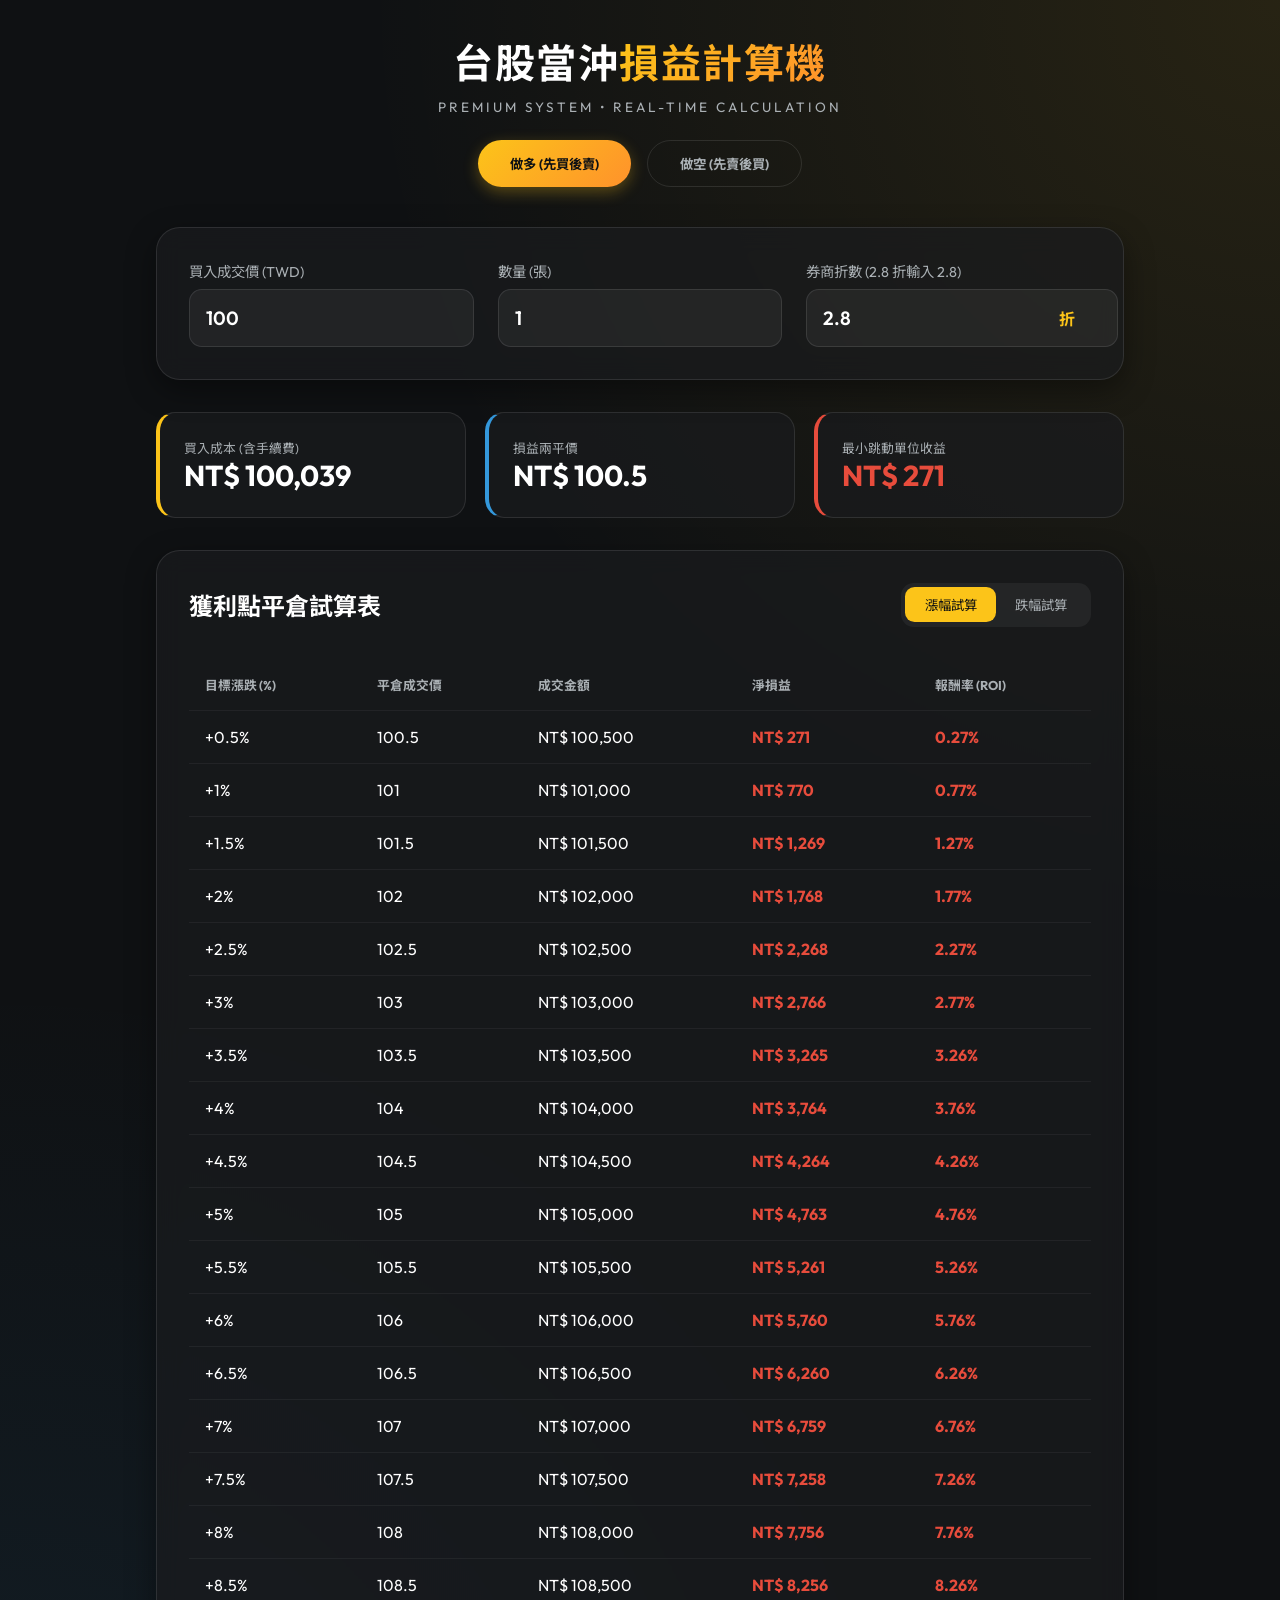
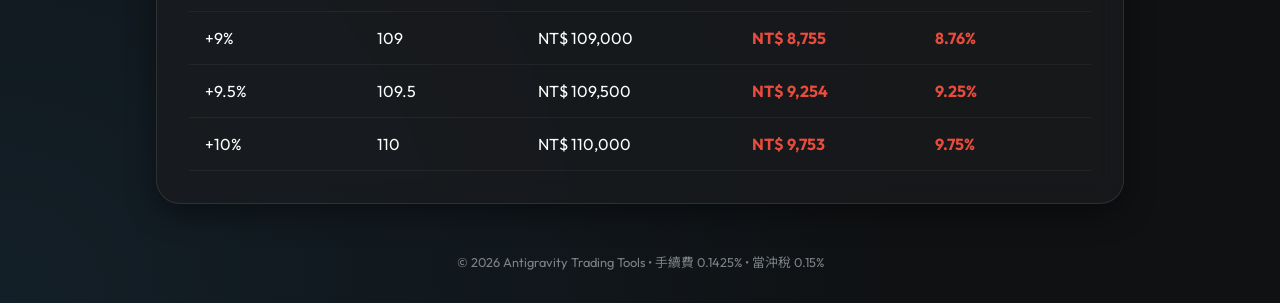
==== calculator.html @ 17bfe17b "Initial commit" ====
<!DOCTYPE html>
<html lang="zh-TW">
<head>
    <meta charset="UTF-8">
    <meta name="viewport" content="width=device-width, initial-scale=1.0">
    <title>台股當沖損益計算機 - 旗艦版</title>
    <link rel="preconnect" href="https://fonts.googleapis.com">
    <link rel="preconnect" href="https://fonts.gstatic.com" crossorigin>
    <link href="https://fonts.googleapis.com/css2?family=Noto+Sans+TC:wght@400;500;700&family=Outfit:wght@400;600&display=swap" rel="stylesheet">
    <style>
        /* CSS Global Setup */
        :root {
            --bg-dark: #0f1113;
            --card-bg: rgba(26, 28, 30, 0.7);
            --gold: #fcc419;
            --gold-bright: #ffd700;
            --profit-green: #e74c3c; /* 台灣股市：漲/賺 為紅 */
            --loss-red: #2ecc71;     /* 台灣股市：跌/賠 為綠 */
            --text-white: #ffffff;
            --text-gray: #aab0b4;
            --glass-border: rgba(255, 255, 255, 0.1);
            --highlight: #3498db;
            --gradient-gold: linear-gradient(135deg, #fcc419 0%, #ff922b 100%);
        }

        * {
            margin: 0;
            padding: 0;
            box-sizing: border-box;
            font-family: 'Outfit', 'Noto Sans TC', sans-serif;
        }

        body {
            background-color: var(--bg-dark);
            color: var(--text-white);
            min-height: 100vh;
            display: flex;
            justify-content: center;
            align-items: center;
            background-image: radial-gradient(circle at top right, rgba(252, 196, 25, 0.1), transparent 40%),
                              radial-gradient(circle at bottom left, rgba(52, 152, 219, 0.1), transparent 40%);
        }

        .container {
            width: 95%;
            max-width: 1000px;
            padding: 2rem 1rem;
        }

        header { text-align: center; margin-bottom: 2.5rem; }
        h1 { font-size: 2.5rem; font-weight: 700; letter-spacing: 1.5px; margin-bottom: 0.5rem; }
        .highlight { background: var(--gradient-gold); -webkit-background-clip: text; background-clip: text; -webkit-text-fill-color: transparent; }
        .subtitle { color: var(--text-gray); font-size: 0.85rem; letter-spacing: 3px; }

        .trade-mode-toggle { display: flex; justify-content: center; gap: 1rem; margin: 1.5rem 0; }
        .trade-btn {
            background: transparent; border: 1px solid var(--glass-border); padding: 0.8rem 2rem;
            border-radius: 2rem; color: var(--text-gray); cursor: pointer; font-weight: 700; transition: all 0.3s ease;
        }
        .trade-btn.active { background: var(--gradient-gold); color: var(--bg-dark); border: none; box-shadow: 0 5px 15px rgba(252, 196, 25, 0.3); }

        .card {
            background: var(--card-bg); backdrop-filter: blur(12px); border: 1px solid var(--glass-border);
            border-radius: 1.5rem; padding: 2rem; margin-bottom: 1.5rem; box-shadow: 0 10px 30px rgba(0, 0, 0, 0.4);
        }

        .input-grid { display: grid; grid-template-columns: repeat(auto-fit, minmax(200px, 1fr)); gap: 1.5rem; }
        .input-group { display: flex; flex-direction: column; gap: 0.5rem; }
        label { font-size: 0.9rem; color: var(--text-gray); }
        input {
            background: rgba(255, 255, 255, 0.05); border: 1px solid var(--glass-border);
            border-radius: 0.8rem; padding: 1rem; color: var(--text-white); font-size: 1.2rem; font-weight: 600;
        }

        .input-wrapper { position: relative; display: flex; align-items: center; }
        .unit { position: absolute; right: 1rem; color: var(--gold); font-weight: 700; }

        .summary-section { display: grid; grid-template-columns: repeat(auto-fit, minmax(250px, 1fr)); gap: 1.2rem; margin: 2rem 0; }
        .summary-card { background: var(--card-bg); padding: 1.5rem; border-radius: 1.2rem; border: 1px solid var(--glass-border); }
        .summary-card .label { font-size: 0.8rem; color: var(--text-gray); }
        .summary-card .value { font-size: 1.8rem; font-weight: 700; }
        .gold-border { border-left: 4px solid var(--gold); }
        .highlight-border { border-left: 4px solid var(--highlight); }
        .profit-border { border-left: 4px solid var(--profit-green); }

        .card-header { display: flex; justify-content: space-between; align-items: center; margin-bottom: 1rem; }
        .toggle-group { display: flex; background: rgba(255, 255, 255, 0.05); padding: 0.3rem; border-radius: 0.8rem; }
        .toggle-group button { background: transparent; border: none; color: var(--text-gray); padding: 0.5rem 1.2rem; cursor: pointer; border-radius: 0.6rem; }
        .toggle-group button.active { background: var(--gold); color: var(--bg-dark); }

        .table-container { overflow-x: auto; }
        table { width: 100%; border-collapse: collapse; margin-top: 1rem; }
        th, td { padding: 1rem; text-align: left; border-bottom: 1px solid rgba(255, 255, 255, 0.05); }
        th { font-size: 0.8rem; color: var(--text-gray); }
        .profit { color: var(--profit-green) !important; font-weight: 700; }
        .loss { color: var(--loss-red) !important; font-weight: 700; }

        footer { text-align: center; margin-top: 3rem; color: var(--text-gray); font-size: 0.8rem; opacity: 0.7; }
    </style>
</head>
<body>
    <div class="container">
        <header>
            <h1>台股當沖<span class="highlight">損益計算機</span></h1>
            <p class="subtitle">PREMIUM SYSTEM • REAL-TIME CALCULATION</p>
            <div class="trade-mode-toggle">
                <button class="trade-btn active" id="type-long">做多 (先買後賣)</button>
                <button class="trade-btn" id="type-short">做空 (先賣後買)</button>
            </div>
        </header>

        <main>
            <section class="config-section card">
                <div class="input-grid">
                    <div class="input-group">
                        <label id="price-label">買入成交價 (TWD)</label>
                        <input type="number" id="price" value="100" step="0.05">
                    </div>
                    <div class="input-group">
                        <label>數量 (張)</label>
                        <input type="number" id="quantity" value="1" step="1">
                    </div>
                    <div class="input-group">
                        <label>券商折數 (2.8 折輸入 2.8)</label>
                        <div class="input-wrapper">
                            <input type="number" id="discount" value="2.8" step="0.1">
                            <span class="unit">折</span>
                        </div>
                    </div>
                </div>
            </section>

            <section class="summary-section">
                <div class="summary-card gold-border">
                    <span class="label" id="summary-balance-label">買入成本 (含手續費)</span>
                    <div class="value" id="buying-cost">$ 0</div>
                </div>
                <div class="summary-card highlight-border">
                    <span class="label">損益兩平價</span>
                    <div class="value" id="break-even">$ 0</div>
                </div>
                <div class="summary-card profit-border">
                    <span class="label">最小跳動單位收益</span>
                    <div class="value" id="min-tick-profit">$ 0</div>
                </div>
            </section>

            <section class="result-section card">
                <div class="card-header">
                    <h2>獲利點平倉試算表</h2>
                    <div class="toggle-group">
                        <button class="active" id="mode-up">漲幅試算</button>
                        <button id="mode-down">跌幅試算</button>
                    </div>
                </div>
                <div class="table-container">
                    <table>
                        <thead>
                            <tr>
                                <th>目標漲跌 (%)</th>
                                <th>平倉成交價</th>
                                <th>成交金額</th>
                                <th>淨損益</th>
                                <th>報酬率 (ROI)</th>
                            </tr>
                        </thead>
                        <tbody id="table-body"></tbody>
                    </table>
                </div>
            </section>
        </main>
        <footer>
            <p>&copy; 2026 Antigravity Trading Tools • 手續費 0.1425% • 當沖稅 0.15%</p>
        </footer>
    </div>

    <script>
        const BASE_FEE_RATE = 0.001425;
        const TAX_RATE = 0.0015;
        const PERCENTAGES_UP = [0.5, 1, 1.5, 2, 2.5, 3, 3.5, 4, 4.5, 5, 5.5, 6, 6.5, 7, 7.5, 8, 8.5, 9, 9.5, 10];
        const PERCENTAGES_DOWN = [-0.5, -1, -1.5, -2, -2.5, -3, -3.5, -4, -4.5, -5, -5.5, -6, -6.5, -7, -7.5, -8, -8.5, -9, -9.5, -10];
        
        let currentMode = 'UP';
        let tradeType = 'LONG';

        const priceInput = document.getElementById('price');
        const quantityInput = document.getElementById('quantity');
        const discountInput = document.getElementById('discount');
        const tableBody = document.getElementById('table-body');
        const buyingCostEl = document.getElementById('buying-cost');
        const breakEvenEl = document.getElementById('break-even');
        const minTickProfitEl = document.getElementById('min-tick-profit');
        const modeUpBtn = document.getElementById('mode-up');
        const modeDownBtn = document.getElementById('mode-down');
        const typeLongBtn = document.getElementById('type-long');
        const typeShortBtn = document.getElementById('type-short');
        const priceLabel = document.getElementById('price-label');
        const balanceLabel = document.getElementById('summary-balance-label');

        function init() {
            [priceInput, quantityInput, discountInput].forEach(inp => inp.addEventListener('input', calculate));
            modeUpBtn.addEventListener('click', () => { currentMode = 'UP'; updateUI(); });
            modeDownBtn.addEventListener('click', () => { currentMode = 'DOWN'; updateUI(); });
            typeLongBtn.addEventListener('click', () => { tradeType = 'LONG'; updateUI(); });
            typeShortBtn.addEventListener('click', () => { tradeType = 'SHORT'; updateUI(); });
            calculate();
        }

        function updateUI() {
            modeUpBtn.classList.toggle('active', currentMode === 'UP');
            modeDownBtn.classList.toggle('active', currentMode === 'DOWN');
            typeLongBtn.classList.toggle('active', tradeType === 'LONG');
            typeShortBtn.classList.toggle('active', tradeType === 'SHORT');
            priceLabel.textContent = tradeType === 'LONG' ? '買入成交價 (TWD)' : '賣出成交價 (TWD)';
            balanceLabel.textContent = tradeType === 'LONG' ? '買入成本 (含手續費)' : '賣出收入 (扣除稅費)';
            calculate();
        }

        function getTickSize(price) {
            if (price < 10) return 0.01;
            if (price < 50) return 0.05;
            if (price < 100) return 0.1;
            if (price < 500) return 0.5;
            if (price < 1000) return 1;
            return 5;
        }

        function roundToTick(price) {
            const tick = getTickSize(price);
            return Math.round(price / tick) * tick;
        }

        function formatPrice(price) {
            const rounded = Math.round(price * 100) / 100;
            const parts = rounded.toFixed(2).split('.');
            const integerPart = parseInt(parts[0]).toLocaleString('zh-TW');
            const decimalPart = parts[1].replace(/0+$/, '');
            return decimalPart.length > 0 ? `${integerPart}.${decimalPart}` : integerPart;
        }

        function formatCurrency(val) {
            return 'NT$ ' + Math.floor(val).toLocaleString('zh-TW');
        }

        function calcProfit(buyPrice, sellPrice, shares, discount) {
            const bCost = (buyPrice * shares) + Math.floor(buyPrice * shares * BASE_FEE_RATE * discount);
            const sRev = (sellPrice * shares) - Math.floor(sellPrice * shares * BASE_FEE_RATE * discount) - Math.floor(sellPrice * shares * TAX_RATE);
            return sRev - bCost;
        }

        function calculate() {
            const ep = parseFloat(priceInput.value) || 0;
            const qty = parseFloat(quantityInput.value) || 0;
            const disc = (parseFloat(discountInput.value) || 2.8) / 10;
            const shares = qty * 1000;
            if (ep <= 0 || qty <= 0) return;

            let balance = 0;
            let bePrice = 0;
            if (tradeType === 'LONG') {
                balance = (ep * shares) + Math.floor(ep * shares * BASE_FEE_RATE * disc);
                bePrice = roundToTick(balance / (shares * (1 - BASE_FEE_RATE * disc - TAX_RATE)));
                if (calcProfit(ep, bePrice, shares, disc) < 0) bePrice = roundToTick(bePrice + getTickSize(bePrice));
            } else {
                balance = (ep * shares) - Math.floor(ep * shares * BASE_FEE_RATE * disc) - Math.floor(ep * shares * TAX_RATE);
                bePrice = roundToTick(balance / (shares * (1 + BASE_FEE_RATE * disc)));
                if (calcProfit(bePrice, ep, shares, disc) < 0) bePrice = roundToTick(bePrice - getTickSize(bePrice));
            }

            buyingCostEl.textContent = formatCurrency(balance);
            breakEvenEl.textContent = 'NT$ ' + formatPrice(bePrice);
            
            const tick = getTickSize(ep);
            const tProf = tradeType === 'LONG' ? calcProfit(ep, roundToTick(ep + tick), shares, disc) : calcProfit(roundToTick(ep - tick), ep, shares, disc);
            minTickProfitEl.textContent = formatCurrency(tProf);
            minTickProfitEl.className = 'value ' + (tProf >= 0 ? 'profit' : 'loss');

            renderTable(ep, shares, disc);
        }

        function renderTable(ep, shares, disc) {
            tableBody.innerHTML = '';
            const ratios = currentMode === 'UP' ? PERCENTAGES_UP : PERCENTAGES_DOWN;
            ratios.forEach(r => {
                let bp, sp;
                if (tradeType === 'LONG') { bp = ep; sp = roundToTick(bp * (1 + r / 100)); }
                else { sp = ep; bp = roundToTick(sp * (1 - r / 100)); }

                const prof = calcProfit(bp, sp, shares, disc);
                const rev = (tradeType === 'LONG' ? sp : bp) * shares;
                const roi = (prof / ((tradeType === 'LONG' ? bp : sp) * shares)) * 100;
                const tr = document.createElement('tr');
                tr.innerHTML = `<td>${r > 0 ? '+' : ''}${r}%</td><td>${formatPrice(tradeType === 'LONG' ? sp : bp)}</td><td>${formatCurrency(rev)}</td><td class="${prof >= 0 ? 'profit' : 'loss'}">${formatCurrency(prof)}</td><td class="${prof >= 0 ? 'profit' : 'loss'}">${roi.toFixed(2)}%</td>`;
                tableBody.appendChild(tr);
            });
        }
        init();
    </script>
</body>
</html>
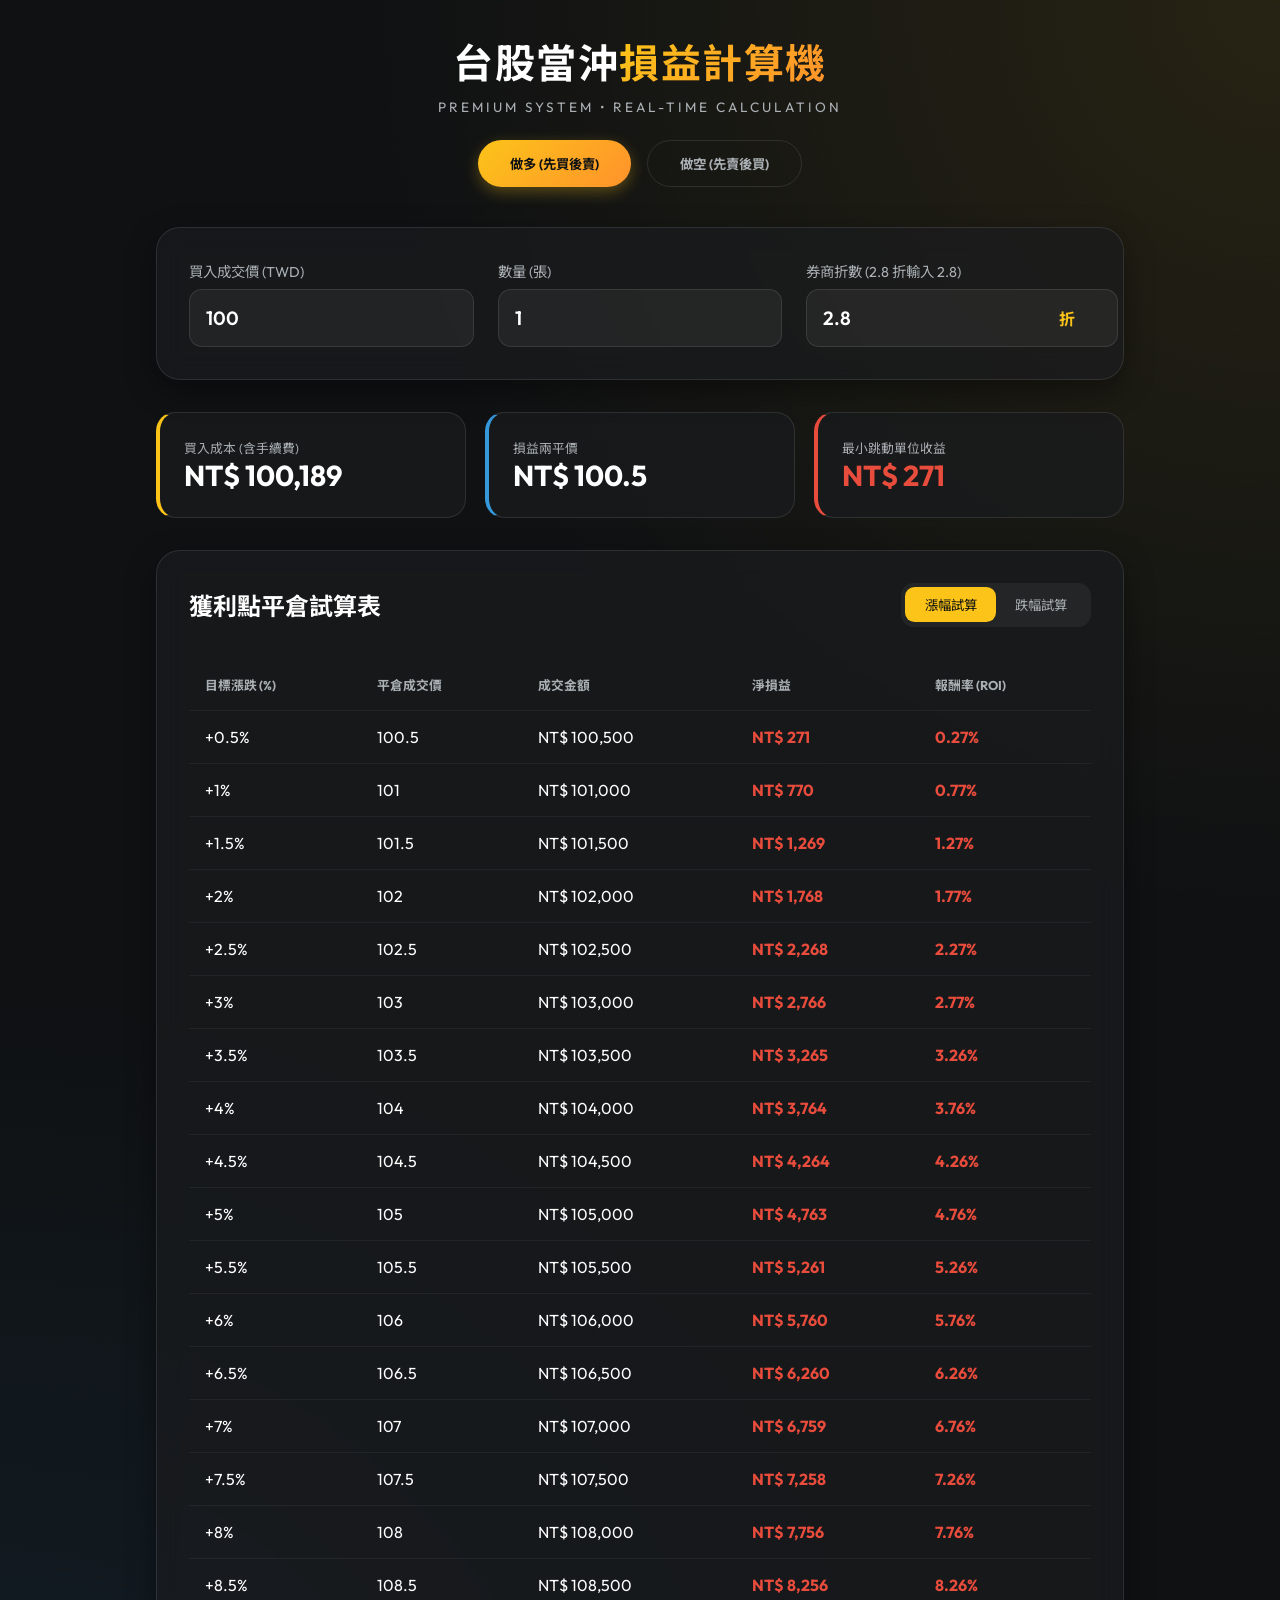
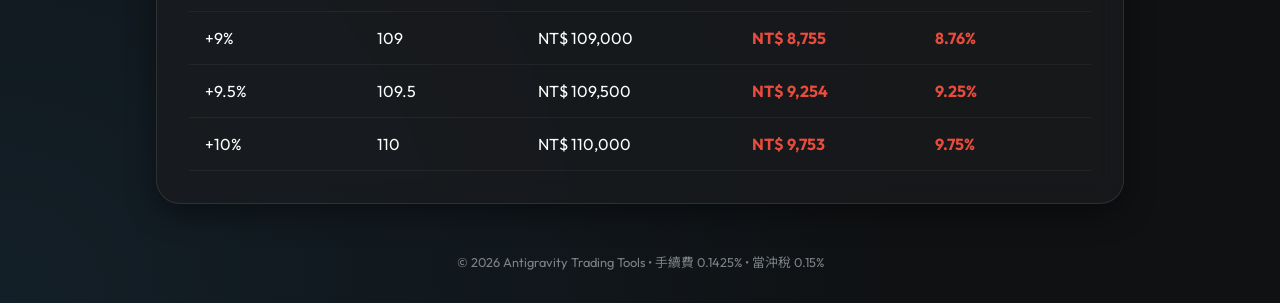
==== commit 019b80ec: "Fix: 買賣雙方成本均含手續費+交易稅0.15%" ====
--- a/calculator.html
+++ b/calculator.html
@@ -212,7 +212,7 @@
             typeLongBtn.classList.toggle('active', tradeType === 'LONG');
             typeShortBtn.classList.toggle('active', tradeType === 'SHORT');
             priceLabel.textContent = tradeType === 'LONG' ? '買入成交價 (TWD)' : '賣出成交價 (TWD)';
-            balanceLabel.textContent = tradeType === 'LONG' ? '買入成本 (含手續費)' : '賣出收入 (扣除稅費)';
+            balanceLabel.textContent = tradeType === 'LONG' ? '買入成本 (含手續費)' : '賣出成本 (含手續費)';
             calculate();
         }
 
@@ -258,12 +258,15 @@
             let balance = 0;
             let bePrice = 0;
             if (tradeType === 'LONG') {
-                balance = (ep * shares) + Math.floor(ep * shares * BASE_FEE_RATE * disc);
-                bePrice = roundToTick(balance / (shares * (1 - BASE_FEE_RATE * disc - TAX_RATE)));
+                const tax = Math.floor(ep * shares * TAX_RATE);
+                balance = (ep * shares) + Math.floor(ep * shares * BASE_FEE_RATE * disc) + tax;
+                const buyCost = (ep * shares) + Math.floor(ep * shares * BASE_FEE_RATE * disc);
+                bePrice = roundToTick(buyCost / (shares * (1 - BASE_FEE_RATE * disc - TAX_RATE)));
                 if (calcProfit(ep, bePrice, shares, disc) < 0) bePrice = roundToTick(bePrice + getTickSize(bePrice));
             } else {
-                balance = (ep * shares) - Math.floor(ep * shares * BASE_FEE_RATE * disc) - Math.floor(ep * shares * TAX_RATE);
-                bePrice = roundToTick(balance / (shares * (1 + BASE_FEE_RATE * disc)));
+                balance = (ep * shares) + Math.floor(ep * shares * BASE_FEE_RATE * disc);
+                const netSellProceeds = (ep * shares) - Math.floor(ep * shares * BASE_FEE_RATE * disc) - Math.floor(ep * shares * TAX_RATE);
+                bePrice = roundToTick(netSellProceeds / (shares * (1 + BASE_FEE_RATE * disc)));
                 if (calcProfit(bePrice, ep, shares, disc) < 0) bePrice = roundToTick(bePrice - getTickSize(bePrice));
             }
 
